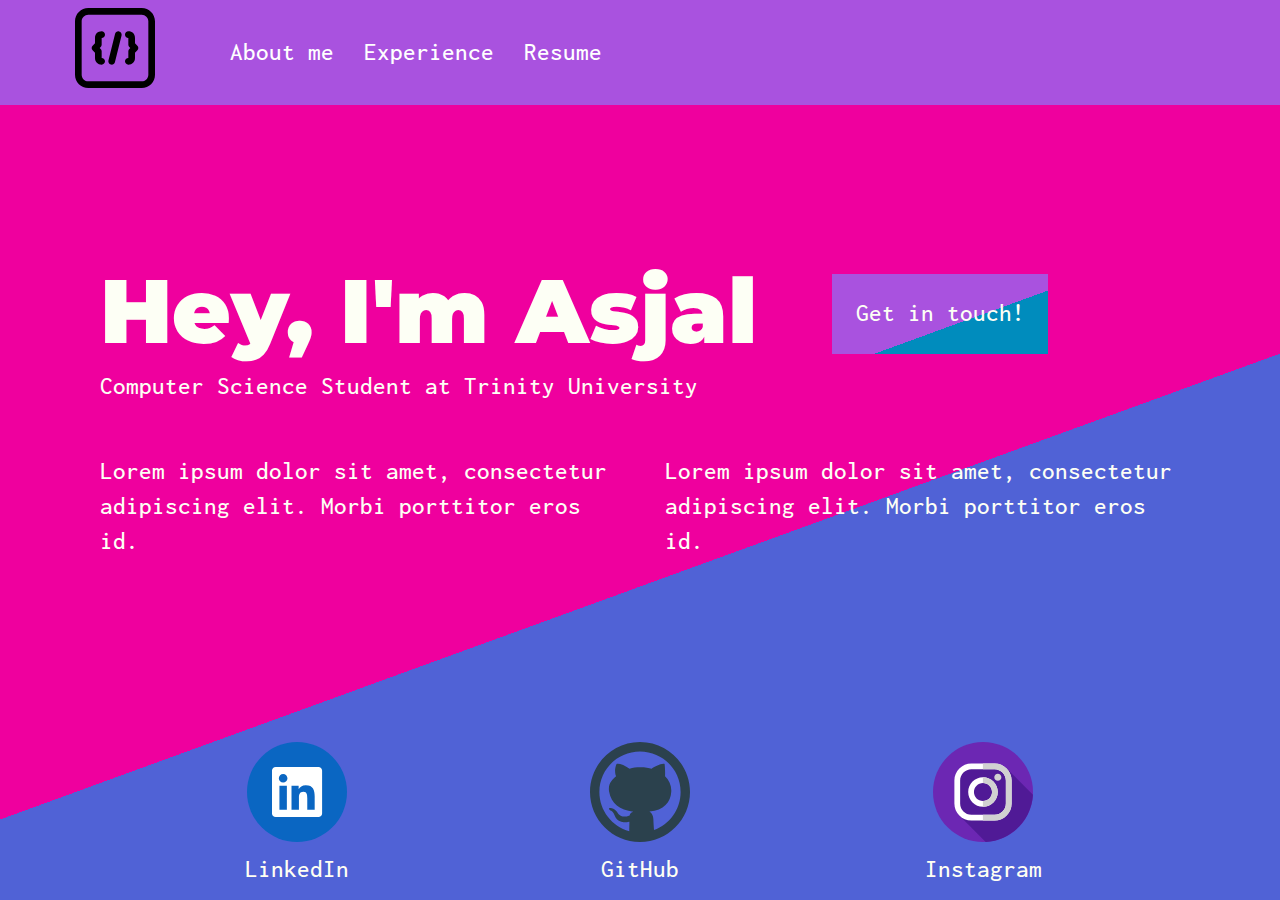
==== index.html @ 4d252370 "Adds Resume web page with Responsive web design" ====
<!DOCTYPE html>
<html lang="en-US">
<head>
	<meta charset="UTF-8">
	<title>Asjal Ahmad</title>
	<link href="https://fonts.googleapis.com" rel="preconnect">
	<link crossorigin href="https://fonts.gstatic.com" rel="preconnect">
	<link href="https://fonts.googleapis.com/css2?family=Inconsolata:wght@400;500&family=Montserrat:wght@400;900&display=swap"
		  rel="stylesheet">
	<link href="stylesheets/normalize.css" rel="stylesheet" type="text/css">
	<link href="stylesheets/styles.css" rel="stylesheet" type="text/css">
	<script defer src="script.js"></script>
	<meta content="width=device-width, initial-scale=1" name="viewport">
</head>

<body>
<div class="wrapper">
	<header>
		<nav class="navbar">
			<a class="logo" href="/"><img alt="Home page" src="resources/imgs/logo.svg"> </a>
			<ul class="nav_list">
				<li class="nav_item"><a class="nav_link" href="/aboutme/about_me.html">About me</a></li>
				<li class="nav_item"><a class="nav_link" href="/experience/experience.html">Experience</a></li>
				<li class="nav_item"><a class="nav_link" href="/resume/resume.html">Resume</a></li>
			</ul>
		</nav>
	</header>

	<main class="profile_main">
		<div class="profile_wrapper">
			<div class="intro_wrapper display_inline">
				<h1>Hey, I'm Asjal</h1>
				<p>Computer Science Student at Trinity University</p>
			</div>
			<div class="display_inline button_wrapper">
				<a class="button" href="mailto:aahmad@trinity.edu">
					<button type="button">
						<span class="button_text">Get in touch!</span>
					</button>
				</a>
			</div>
			<div class="description_wrapper">
				<p class="display_inline p1">Lorem ipsum dolor sit amet, consectetur adipiscing elit. Morbi
					porttitor eros id.</p>
				<p class="display_inline p2">Lorem ipsum dolor sit amet, consectetur adipiscing elit. Morbi
					porttitor eros id.</p>
			</div>
		</div>
	</main>

	<footer>
		<a class="contact_item" href="https://www.linkedin.com/in/AsjalA/" target="_blank">
			<img alt="LinkedIn Icon" class="contact_image" src="resources/imgs/linkedinLogo.svg">
			<span class="contact_text">LinkedIn</span>
		</a>
		<a class="contact_item" href="https://github.com/aahmad09/" target="_blank">
			<img alt="GitHub Icon" class="contact_image" src="resources/imgs/githubLogo.svg">
			<span class="contact_text">GitHub</span>
		</a>
		<a class="contact_item" href="https://www.instagram.com/asjal.9/" target="_blank">
			<img alt="Instagram Icon" class="contact_image" src="resources/imgs/instagramLogo.svg">
			<span class="contact_text">Instagram</span>
		</a>
	</footer>
</div>

</body>

</html>
---- stylesheets/styles.css ----
/*Fonts
--font-family: 'Inconsolata', monospace;
--font-family: 'Montserrat', sans-serif;
 */

/*Global
----------------------*/

html, body {
    height: 100vh;
    /*overflow-x: hidden;*/
}

body {
    font: 25px/1.4 'Inconsolata', monospace;
    font-weight: 500;
    color: #Fdfff5;
    background: linear-gradient(160deg, #EF009E, #EF009E 60%, #5062D6 60%, #5062D6) no-repeat center;
    background-size: cover;
}

.wrapper {
    height: 100%;
    display: flex;
    flex-direction: column;
    justify-content: space-between;
}

img {
    width: 100px
}

/*Header/Navigation
----------------------*/

header {
    margin: 0;
}

nav {
    max-width: 100%;
    background-color: #A952DF;
    padding-left: 3em;
}

.navbar {
    display: flex;
    align-items: center;
}

.nav_list {
    list-style: none;
    display: flex;
}

.nav_item a {
    display: inline-block;
    padding: 10px 15px;
    color: white;
}

.nav_link {
    text-decoration: underline 0.15em rgba(0, 0, 0, 0);
    transition: text-decoration-color 300ms;
}

.nav_link:hover {
    text-decoration-color: rgba(255, 255, 255, 1);
}

nav img {
    width: 80px;
    padding-right: 20px;
}

/*Profile
----------------------*/

.profile_main {
    margin: 1.5em auto;
}

.resume_main {
    max-width: 650px;
    margin: 0 auto
}

.section_heading h1 {
    text-decoration: underline 0.15em rgba(0, 0, 0, 0);
    transition: text-decoration-color 300ms;
}

.section_heading h1:hover {
    text-decoration-color: rgba(255, 255, 255, 1);
}

.section_heading {
    text-align: center;
}

.section_heading h1 {
    font: 60px/0 'Montserrat', sans-serif;
    font-weight: 700;

}

main .display_inline {
    display: inline-block;
}

main .profile_wrapper {
    margin: auto;
    max-width: 1080px;
    padding-top: .8em;
    padding-bottom: .8em
}

main .intro_wrapper {
    width: 66.6%;
}

main .intro_wrapper h1 {
    font: 90px/0 'Montserrat', sans-serif;
    font-weight: 900;
    margin-bottom: .65em;
}

main .button_wrapper {
    width: 20%;
    position: relative;
    bottom: 3em;
    vertical-align: middle;
    text-align: right;
    text-decoration: none;
}

.button_wrapper .button_text {
    font: 25px/1.4 'Inconsolata', monospace;
    font-weight: 500;
}

main .button_wrapper button {
    width: 100%;
    height: 5em;
    border: none;
    color: #Fdfff5;
    background-image: linear-gradient(160deg, #A952DF, #A952DF 60%, #008CBD 60%, #008CBD);
    text-align: center;
    text-decoration: none;
    font-size: 16px;
    transition: background 0.3s ease-in, transform 0.2s ease-in-out, text-shadow 0.5s, border-radius 1s;
}

main .button_wrapper button:hover {
    transform: scale(1.1);
    background-image: linear-gradient(160deg, #008CBD, #008CBD 60%, #A952DF 60%, #A952DF);
    /*text-shadow: black;*/
    color: white;
    border-radius: 20px;
}

.description_wrapper {
    display: flex;
    flex-grow: 1;
    flex-shrink: 1;
    justify-content: center;
}

.description_wrapper .p1 {
    padding-right: 1em;

}

.description_wrapper .p2 {
    padding-left: 1em;
}

/*Contact Info
----------------------*/
footer {
    width: 80%;
    display: grid;
    grid-template-columns: 1fr 1fr 1fr;
    grid-column-gap: 5px;
    /*padding-top: 2em;*/
    margin: 0 auto;
    justify-items: center;
    align-items: center;
}

.contact_item {
    display: inline-block;
    margin: .5em;
    text-align: center;
    text-decoration: none;
    transition: transform 0.2s ease-in-out
}

.contact_item:hover {
    transform: scale(1.3);
}

.contact_text {
    display: block;
    color: #FFFFF3;
}


/*Responsive Styles
-------------------------------- */

/*@media (min-width: 45em) {*/
/*    .wrapper {*/
/*        min-height: calc(100vh - 5rem);*/
/*    }*/
/*}*/

@media screen and (max-width: 1120px) {
    * {
        font: 22px/1.2 'Inconsolata', monospace;
    }

    nav {
        padding-left: 2em
    }

    main .intro_wrapper h1 {
        font: 75px/0 'Montserrat', sans-serif;
        font-weight: 900;
    }

    .profile_wrapper {
        padding-left: 2em;
        padding-top: .8em;
        padding-bottom: .8em
    }

    .description_wrapper .p2 {
        padding-left: 0.3em
    }

}

@media screen and (max-width: 900px) {
    * {
        font: 22px/1.2 'Inconsolata', monospace;
    }

    main .intro_wrapper h1 {
        font: 50px/0 'Montserrat', sans-serif;
        font-weight: 900;
    }

    footer {
        margin-top: 50px
    }
}

@media screen and (max-width: 640px) {
    nav .nav_list {
        padding-left: 0;
    }

    .button_wrapper .button_text {
        font: 20px/1.2 'Inconsolata', monospace;
        font-weight: 500;
    }

}

@media screen and (max-width: 660px) {

    .resume_embed {
        max-width: 99%;
        /*margin: 0 auto;*/
    }

}

@media screen and (max-width: 590px) {
    * {
        font: 20px/1.2 'Inconsolata', monospace;
    }

    main .intro_wrapper h1 {
        font: 40px/0 'Montserrat', sans-serif;
        font-weight: 900;
    }
}

@media screen and (max-width: 480px) {
    * {
        font: 18px/1.2 'Inconsolata', monospace;
    }


    main .intro_wrapper h1 {
        font: 32px/0 'Montserrat', sans-serif;
        font-weight: 900;
    }

    footer .contact_image {
        width: 80px
    }
}

@media screen and (max-width: 420px) {
    * {
        font: 18px/1.2 'Inconsolata', monospace;
    }

    .navbar {
        flex-direction: column;
    }

    nav .logo {
        padding-top: .5em;
    }

    main .intro_wrapper h1 {
        font: 32px/0 'Montserrat', sans-serif;
        font-weight: 900;
    }

    footer .contact_image {
        width: 80px
    }

    .contact_item:hover {
        transform: scale(1.1);
    }
}


@media screen and (max-width: 395px) {
    * {
        font: 14px/1.2 'Inconsolata', monospace;
    }

    main .intro_wrapper h1 {
        font: 30px/0 'Montserrat', sans-serif;
        font-weight: 900;
    }

    main .button_wrapper {
        width: 15%;
        position: relative;
        bottom: 3em;
        vertical-align: middle;
        text-align: right;
        text-decoration: none;
    }

    .button_wrapper .button_text {
        font: 14px/1.2 'Inconsolata', monospace;
        font-weight: 500;
    }
}
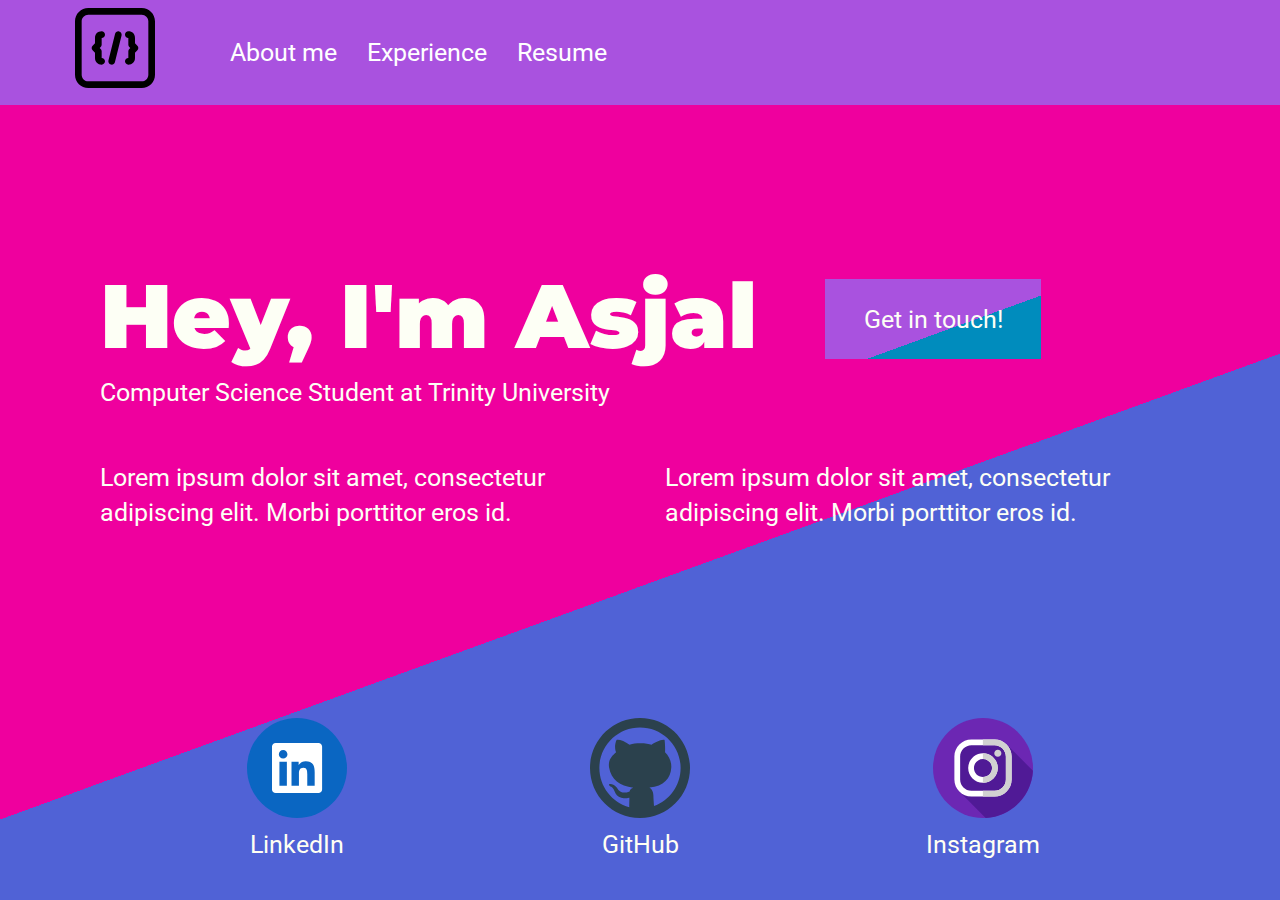
==== commit b8bc918a: "Changed body font from Inconsolata to Roboto" ====
--- a/index.html
+++ b/index.html
@@ -5,7 +5,7 @@
 	<title>Asjal Ahmad</title>
 	<link href="https://fonts.googleapis.com" rel="preconnect">
 	<link crossorigin href="https://fonts.gstatic.com" rel="preconnect">
-	<link href="https://fonts.googleapis.com/css2?family=Inconsolata:wght@400;500&family=Montserrat:wght@400;900&display=swap"
+	<link href="https://fonts.googleapis.com/css2?family=Roboto:wght@400;500&family=Montserrat:wght@400;900&display=swap"
 		  rel="stylesheet">
 	<link href="stylesheets/normalize.css" rel="stylesheet" type="text/css">
 	<link href="stylesheets/styles.css" rel="stylesheet" type="text/css">
@@ -19,9 +19,9 @@
 		<nav class="navbar">
 			<a class="logo" href="/"><img alt="Home page" src="resources/imgs/logo.svg"> </a>
 			<ul class="nav_list">
-				<li class="nav_item"><a class="nav_link" href="/aboutme/about_me.html">About me</a></li>
-				<li class="nav_item"><a class="nav_link" href="/experience/experience.html">Experience</a></li>
-				<li class="nav_item"><a class="nav_link" href="/resume/resume.html">Resume</a></li>
+				<li class="nav_item"><a class="nav_link" href="aboutme/about_me.html">About me</a></li>
+				<li class="nav_item"><a class="nav_link" href="experience/experience.html">Experience</a></li>
+				<li class="nav_item"><a class="nav_link" href="resume/resume.html">Resume</a></li>
 			</ul>
 		</nav>
 	</header>
--- a/stylesheets/styles.css
+++ b/stylesheets/styles.css
@@ -1,19 +1,21 @@
 /*Fonts
---font-family: 'Inconsolata', monospace;
+font-family: 'Roboto', sans-serif;
 --font-family: 'Montserrat', sans-serif;
  */
 
 /*Global
 ----------------------*/
-
 html, body {
-    height: 100vh;
-    /*overflow-x: hidden;*/
+    width: 100%;
+    height: 100%;
+    margin: 0;
+    padding: 0;
+    overflow-x: hidden;
 }
 
 body {
-    font: 25px/1.4 'Inconsolata', monospace;
-    font-weight: 500;
+    font: 25px/1.4 'Roboto', sans-serif;
+    font-weight: 400;
     color: #Fdfff5;
     background: linear-gradient(160deg, #EF009E, #EF009E 60%, #5062D6 60%, #5062D6) no-repeat center;
     background-size: cover;
@@ -82,26 +84,43 @@
 
 .resume_main {
     max-width: 650px;
-    margin: 0 auto
-}
-
-.section_heading h1 {
-    text-decoration: underline 0.15em rgba(0, 0, 0, 0);
-    transition: text-decoration-color 300ms;
-}
-
-.section_heading h1:hover {
-    text-decoration-color: rgba(255, 255, 255, 1);
+    margin: 0 auto;
+    padding-bottom: 1em;
+}
+
+.aboutme_wrapper {
+    max-width: 1080px;
+    padding-top: .8em;
+    padding-bottom: .8em;
+    margin: auto auto
 }
 
 .section_heading {
     text-align: center;
+    padding-top: .5em
+}
+
+section .aboutme_image {
+    max-width: 1080px;
+    padding-top: .8em;
+    padding-bottom: .8em;
+}
+
+section .aboutme_image img {
+    max-width: 1080px;
+    padding-top: .8em;
+    padding-bottom: .8em;
 }
 
 .section_heading h1 {
     font: 60px/0 'Montserrat', sans-serif;
     font-weight: 700;
-
+    text-decoration: underline 0.15em rgba(0, 0, 0, 0);
+    transition: text-decoration-color 300ms;
+}
+
+.section_heading h1:hover {
+    text-decoration-color: rgba(255, 255, 255, 1);
 }
 
 main .display_inline {
@@ -135,8 +154,8 @@
 }
 
 .button_wrapper .button_text {
-    font: 25px/1.4 'Inconsolata', monospace;
-    font-weight: 500;
+    font: 25px/1.4 'Roboto', sans-serif;;
+    font-weight: 400;
 }
 
 main .button_wrapper button {
@@ -182,7 +201,7 @@
     display: grid;
     grid-template-columns: 1fr 1fr 1fr;
     grid-column-gap: 5px;
-    /*padding-top: 2em;*/
+    padding-bottom: 1em;
     margin: 0 auto;
     justify-items: center;
     align-items: center;
@@ -197,7 +216,7 @@
 }
 
 .contact_item:hover {
-    transform: scale(1.3);
+    transform: scale(1.2);
 }
 
 .contact_text {
@@ -216,8 +235,8 @@
 /*}*/
 
 @media screen and (max-width: 1120px) {
-    * {
-        font: 22px/1.2 'Inconsolata', monospace;
+    body {
+        font: 22px/1.2 'Roboto', sans-serif;
     }
 
     nav {
@@ -242,8 +261,8 @@
 }
 
 @media screen and (max-width: 900px) {
-    * {
-        font: 22px/1.2 'Inconsolata', monospace;
+    body {
+        font: 22px/1.2 'Roboto', sans-serif;
     }
 
     main .intro_wrapper h1 {
@@ -262,8 +281,8 @@
     }
 
     .button_wrapper .button_text {
-        font: 20px/1.2 'Inconsolata', monospace;
-        font-weight: 500;
+        font: 20px/1.2 'Roboto', sans-serif;
+        font-weight: 400;
     }
 
 }
@@ -278,8 +297,8 @@
 }
 
 @media screen and (max-width: 590px) {
-    * {
-        font: 20px/1.2 'Inconsolata', monospace;
+    body {
+        font: 20px/1.2 'Roboto', sans-serif;
     }
 
     main .intro_wrapper h1 {
@@ -289,8 +308,8 @@
 }
 
 @media screen and (max-width: 480px) {
-    * {
-        font: 18px/1.2 'Inconsolata', monospace;
+    body {
+        font: 18px/1.2 'Roboto', sans-serif;
     }
 
 
@@ -305,8 +324,13 @@
 }
 
 @media screen and (max-width: 420px) {
-    * {
-        font: 18px/1.2 'Inconsolata', monospace;
+    body {
+        font: 18px/1.2 'Roboto', sans-serif;
+    }
+
+    .section_heading h1 {
+        font: 40px/0 'Montserrat', sans-serif;
+        font-weight: 700;
     }
 
     .navbar {
@@ -333,8 +357,8 @@
 
 
 @media screen and (max-width: 395px) {
-    * {
-        font: 14px/1.2 'Inconsolata', monospace;
+    body {
+        font: 14px/1.2 'Roboto', sans-serif;
     }
 
     main .intro_wrapper h1 {
@@ -352,9 +376,9 @@
     }
 
     .button_wrapper .button_text {
-        font: 14px/1.2 'Inconsolata', monospace;
-        font-weight: 500;
-    }
-}
-
-
+        font: 14px/1.2 'Roboto', sans-serif;
+        font-weight: 400;
+    }
+}
+
+
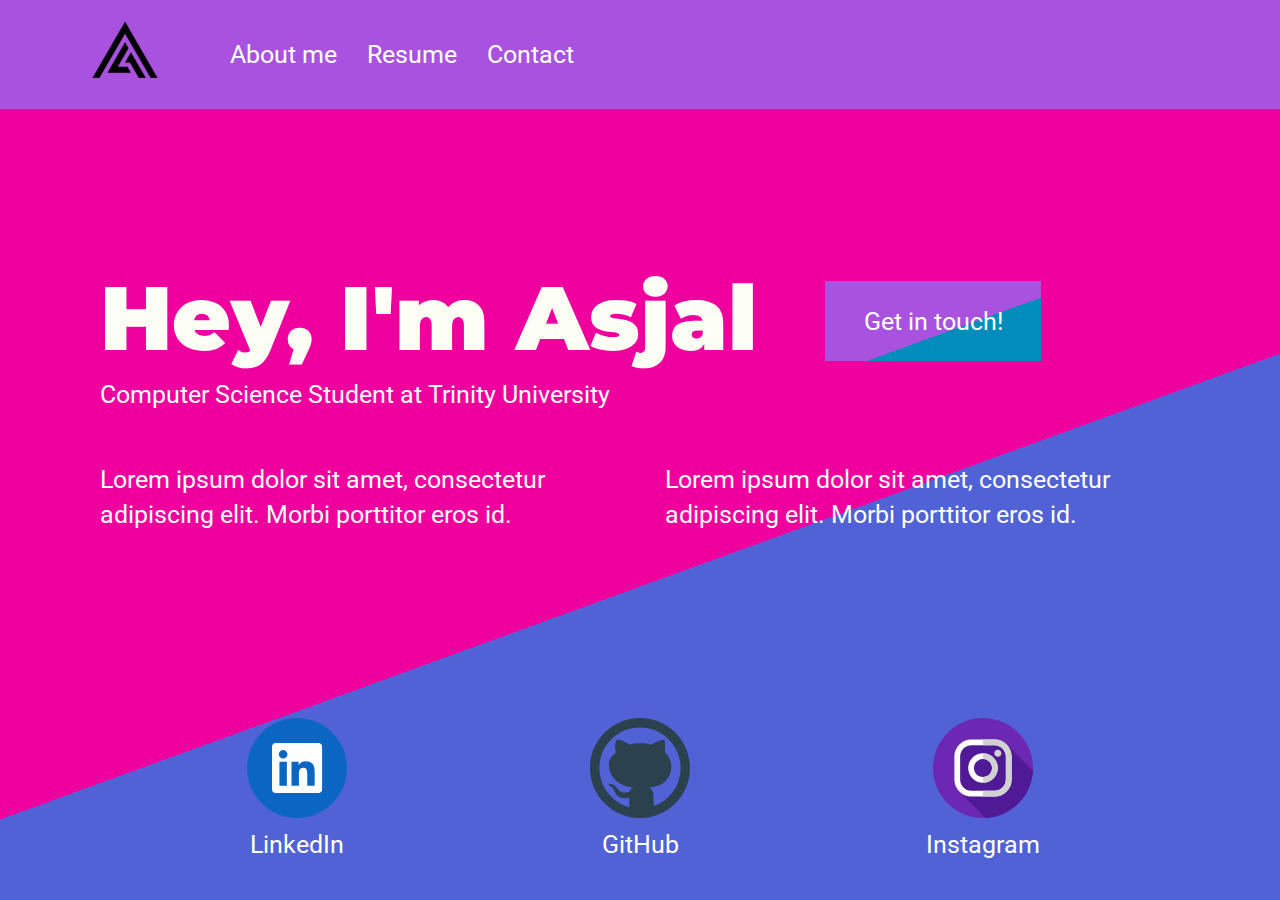
==== commit 2bcd7e5e: "Combines resume and experience webpages into one webpage" ====
--- a/index.html
+++ b/index.html
@@ -17,11 +17,11 @@
 <div class="wrapper">
 	<header>
 		<nav class="navbar">
-			<a class="logo" href="/"><img alt="Home page" src="resources/imgs/logo.svg"> </a>
+			<a class="logo" href="/"><img alt="Home page" src="resources/imgs/logo.png"> </a>
 			<ul class="nav_list">
 				<li class="nav_item"><a class="nav_link" href="aboutme/about_me.html">About me</a></li>
-				<li class="nav_item"><a class="nav_link" href="experience/experience.html">Experience</a></li>
 				<li class="nav_item"><a class="nav_link" href="resume/resume.html">Resume</a></li>
+				<li class="nav_item"><a class="nav_link" href="contact/contact.html">Contact</a></li>
 			</ul>
 		</nav>
 	</header>
--- a/stylesheets/styles.css
+++ b/stylesheets/styles.css
@@ -71,8 +71,12 @@
 }
 
 nav img {
-    width: 80px;
-    padding-right: 20px;
+    width: 100px;
+    transition: transform 0.2s ease-in-out;
+}
+
+nav img:hover {
+    transform: scale(1.2);
 }
 
 /*Profile
@@ -86,18 +90,17 @@
     max-width: 650px;
     margin: 0 auto;
     padding-bottom: 1em;
-}
-
-.aboutme_wrapper {
+    padding-top: 1em
+}
+
+.aboutme_wrapper, .section_heading {
     max-width: 1080px;
-    padding-top: .8em;
-    padding-bottom: .8em;
+    padding: .8em 1em;
     margin: auto auto
 }
 
 .section_heading {
-    text-align: center;
-    padding-top: .5em
+    text-align: left;
 }
 
 section .aboutme_image {
@@ -112,14 +115,14 @@
     padding-bottom: .8em;
 }
 
-.section_heading h1 {
-    font: 60px/0 'Montserrat', sans-serif;
-    font-weight: 700;
+.section_heading h2 {
+    font: 40px/0 'Montserrat', sans-serif;
+    font-weight: 500;
     text-decoration: underline 0.15em rgba(0, 0, 0, 0);
     transition: text-decoration-color 300ms;
 }
 
-.section_heading h1:hover {
+.section_heading h2:hover {
     text-decoration-color: rgba(255, 255, 255, 1);
 }
 
@@ -194,7 +197,7 @@
     padding-left: 1em;
 }
 
-/*Contact Info
+/*contact Info
 ----------------------*/
 footer {
     width: 80%;
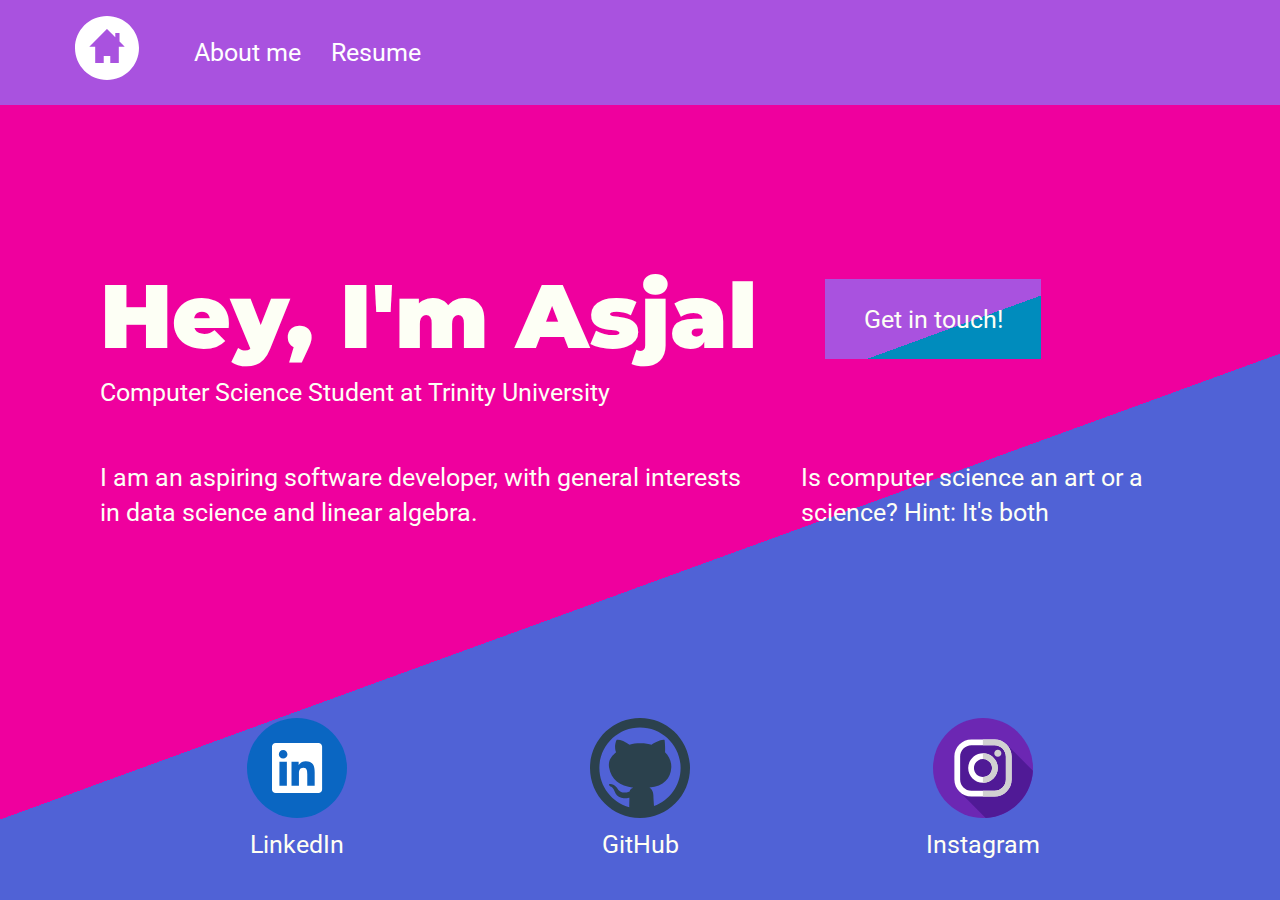
==== commit a481ebe4: "Adds content" ====
--- a/index.html
+++ b/index.html
@@ -17,11 +17,10 @@
 <div class="wrapper">
 	<header>
 		<nav class="navbar">
-			<a class="logo" href="/"><img alt="Home page" src="resources/imgs/logo.png"> </a>
+			<a class="logo" href="/"><img alt="Home page" src="resources/imgs/logo.svg"> </a>
 			<ul class="nav_list">
 				<li class="nav_item"><a class="nav_link" href="aboutme/about_me.html">About me</a></li>
 				<li class="nav_item"><a class="nav_link" href="resume/resume.html">Resume</a></li>
-				<li class="nav_item"><a class="nav_link" href="contact/contact.html">Contact</a></li>
 			</ul>
 		</nav>
 	</header>
@@ -40,10 +39,9 @@
 				</a>
 			</div>
 			<div class="description_wrapper">
-				<p class="display_inline p1">Lorem ipsum dolor sit amet, consectetur adipiscing elit. Morbi
-					porttitor eros id.</p>
-				<p class="display_inline p2">Lorem ipsum dolor sit amet, consectetur adipiscing elit. Morbi
-					porttitor eros id.</p>
+				<p class="display_inline p1">I am an aspiring software developer, with general interests in data science
+					and linear algebra.</p>
+				<p class="display_inline p2">Is computer science an art or a science? Hint: It's both</p>
 			</div>
 		</div>
 	</main>
--- a/stylesheets/styles.css
+++ b/stylesheets/styles.css
@@ -71,7 +71,7 @@
 }
 
 nav img {
-    width: 100px;
+    width: 64px;
     transition: transform 0.2s ease-in-out;
 }
 
@@ -94,7 +94,7 @@
 }
 
 .aboutme_wrapper, .section_heading {
-    max-width: 1080px;
+    max-width: 800px;
     padding: .8em 1em;
     margin: auto auto
 }
@@ -103,16 +103,18 @@
     text-align: left;
 }
 
-section .aboutme_image {
-    max-width: 1080px;
-    padding-top: .8em;
-    padding-bottom: .8em;
-}
-
-section .aboutme_image img {
-    max-width: 1080px;
-    padding-top: .8em;
-    padding-bottom: .8em;
+.aboutme_img {
+    width: 100%;
+    height: auto;
+    display: block;
+    border-radius: 20px;
+    transition: .5s ease;
+    margin: auto auto 4em;
+}
+
+.aboutme_img:hover {
+    box-shadow: 0 0 0 5px #fffff3;
+    transition: .5s ease;
 }
 
 .section_heading h2 {
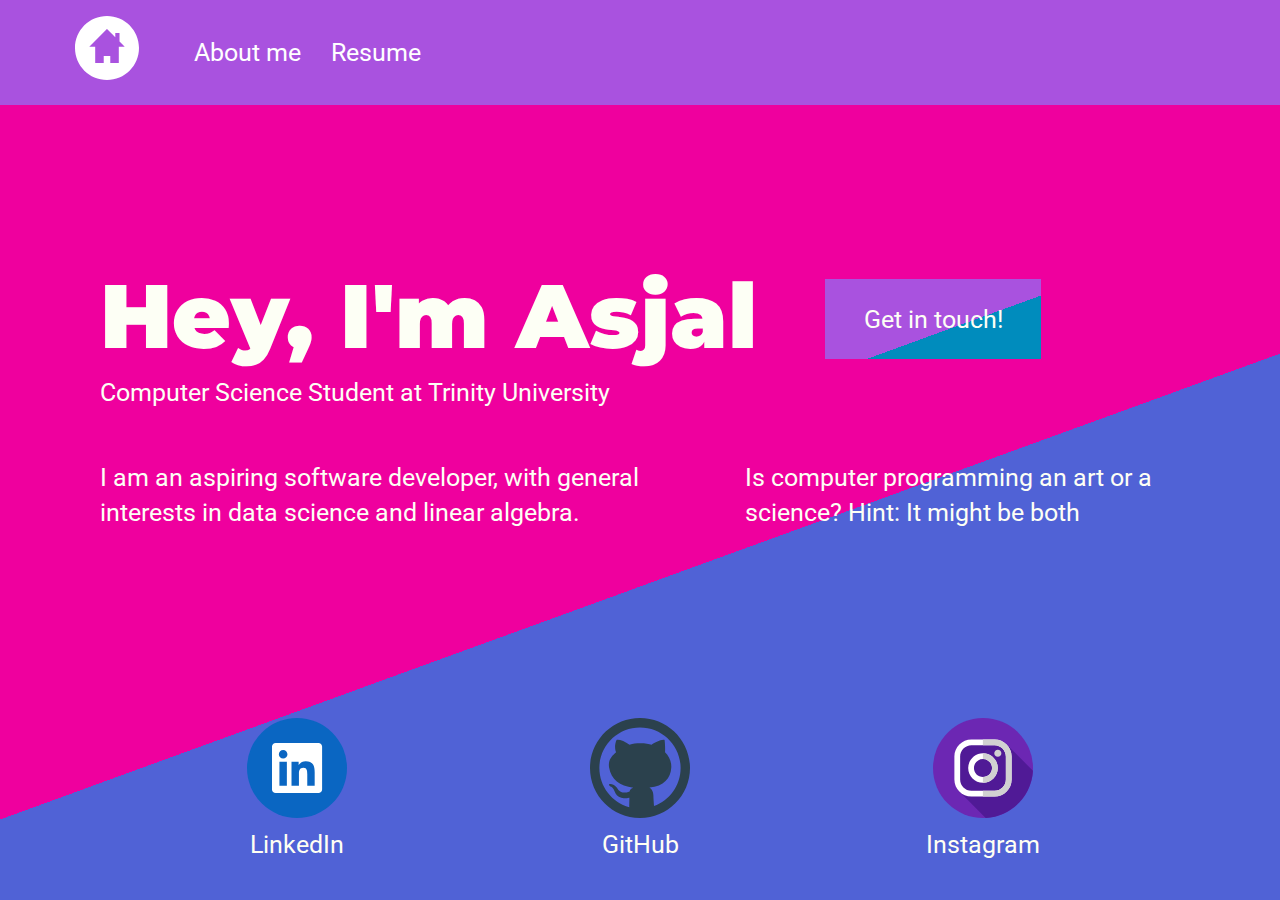
==== commit 353d5ce2: "Adds content" ====
--- a/index.html
+++ b/index.html
@@ -41,7 +41,7 @@
 			<div class="description_wrapper">
 				<p class="display_inline p1">I am an aspiring software developer, with general interests in data science
 					and linear algebra.</p>
-				<p class="display_inline p2">Is computer science an art or a science? Hint: It's both</p>
+				<p class="display_inline p2">Is computer programming an art or a science? Hint: It might be both</p>
 			</div>
 		</div>
 	</main>
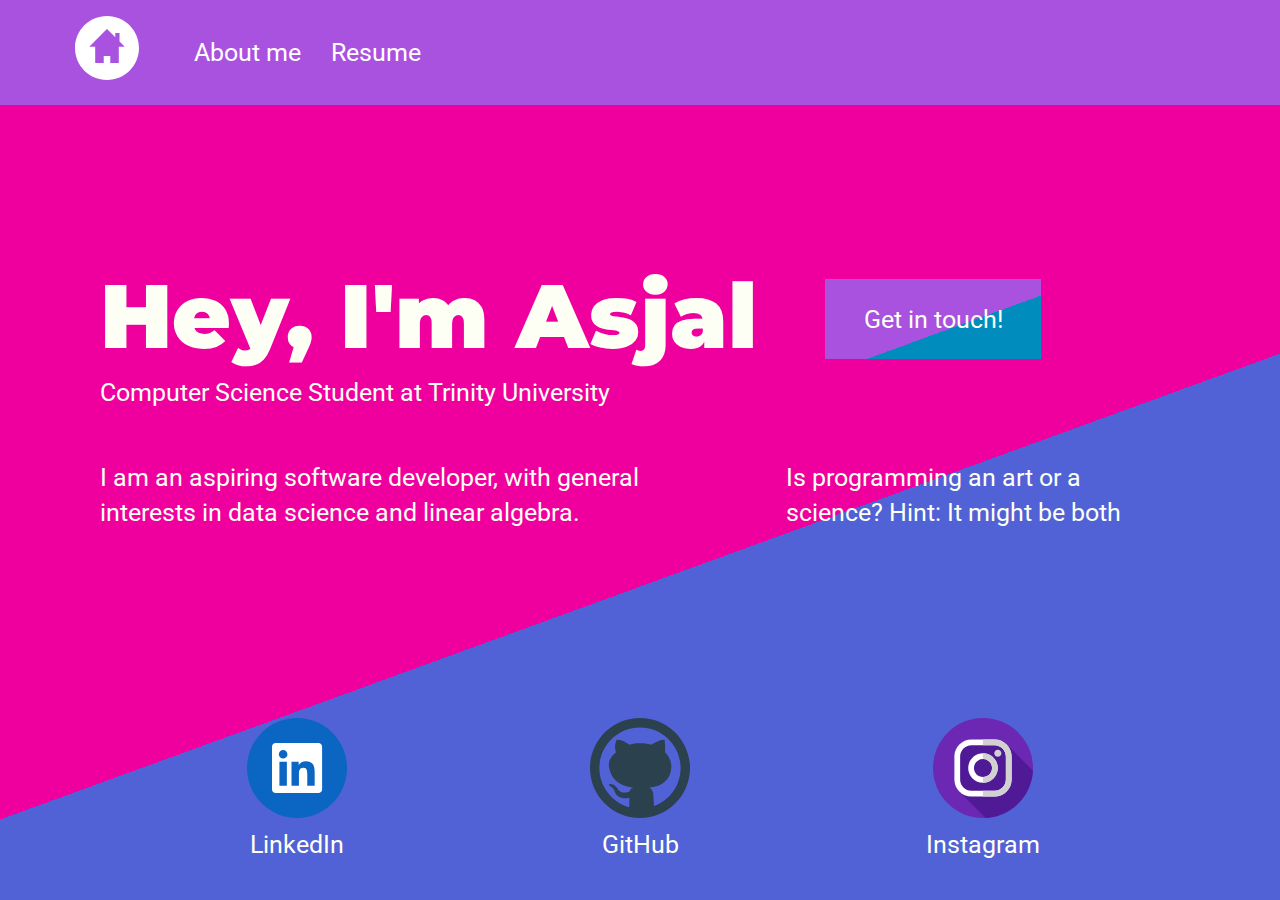
==== commit f0ca1b5b: "Adds content" ====
--- a/index.html
+++ b/index.html
@@ -41,7 +41,7 @@
 			<div class="description_wrapper">
 				<p class="display_inline p1">I am an aspiring software developer, with general interests in data science
 					and linear algebra.</p>
-				<p class="display_inline p2">Is computer programming an art or a science? Hint: It might be both</p>
+				<p class="display_inline p2">Is programming an art or a science? Hint: It might be both</p>
 			</div>
 		</div>
 	</main>
